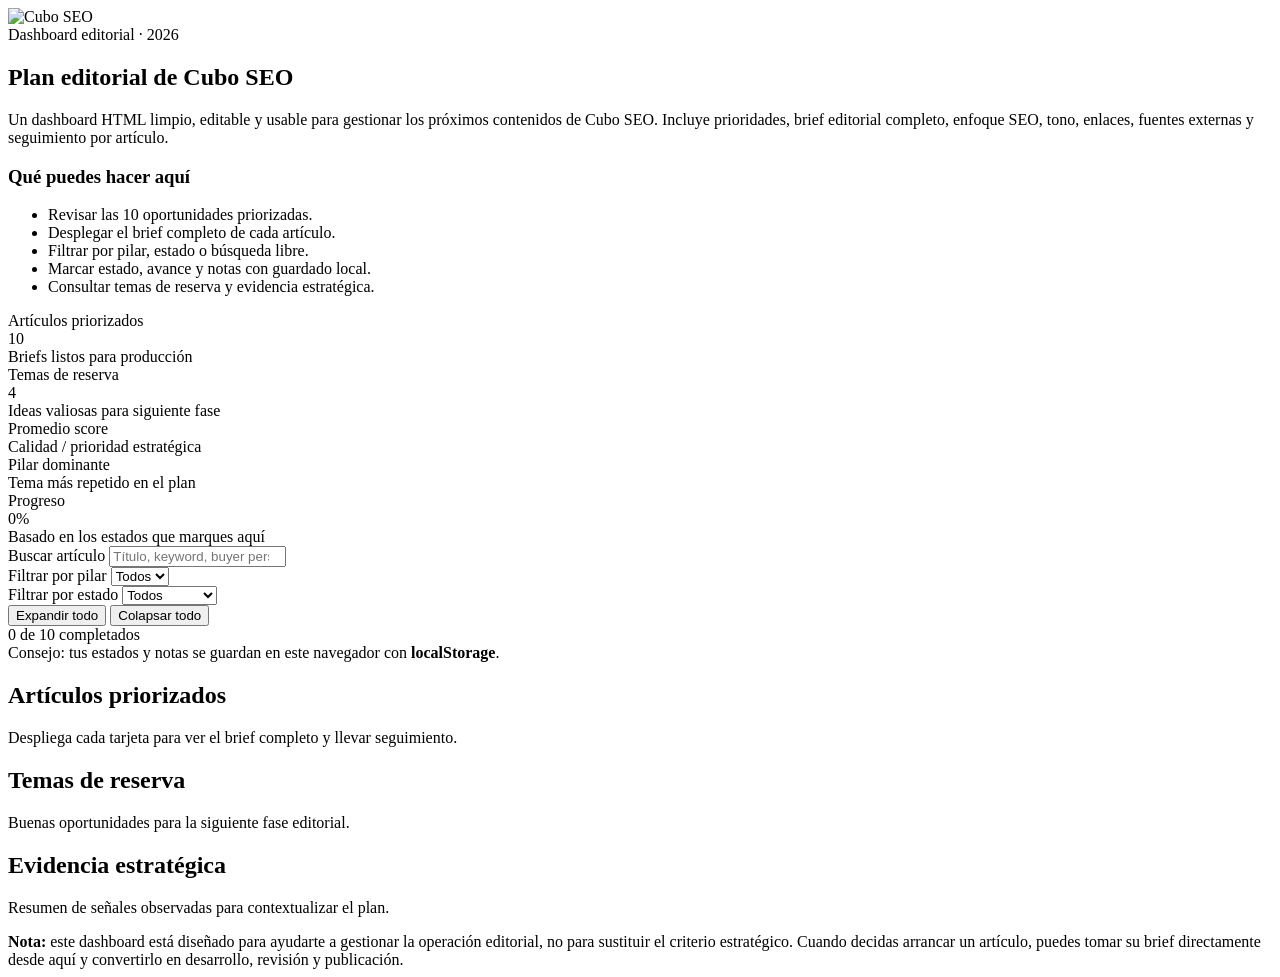
==== editorial/index.html @ b10bec7f "Add editorial dashboard" ====
<!DOCTYPE html>
<html lang="es">
<head>
<meta charset="UTF-8" />
<meta name="viewport" content="width=device-width, initial-scale=1.0" />
<title>Cubo SEO — Dashboard Editorial 2026</title>
<link rel="stylesheet" href="style.css" />
</head>
<body>
<div class="wrap">
  <section class="hero">
    <div class="hero-grid">
      <div>
        <div class="brand">
          <img src="https://cuboseo.com/wp-content/uploads/2026/09/cubo-seo-logo-transparente-web-1200.webp" alt="Cubo SEO" />
        </div>
        <div class="eyebrow">Dashboard editorial · 2026</div>
        <h1>Plan editorial de Cubo SEO</h1>
        <p class="lead">
          Un dashboard HTML limpio, editable y usable para gestionar los próximos contenidos de Cubo SEO.
          Incluye prioridades, brief editorial completo, enfoque SEO, tono, enlaces, fuentes externas y seguimiento
          por artículo.
        </p>
      </div>
      <aside class="hero-side">
        <h3>Qué puedes hacer aquí</h3>
        <ul>
          <li>Revisar las 10 oportunidades priorizadas.</li>
          <li>Desplegar el brief completo de cada artículo.</li>
          <li>Filtrar por pilar, estado o búsqueda libre.</li>
          <li>Marcar estado, avance y notas con guardado local.</li>
          <li>Consultar temas de reserva y evidencia estratégica.</li>
        </ul>
      </aside>
    </div>
  </section>

  <section class="section kpis" id="kpis">
    <div class="card kpi">
      <div class="label">Artículos priorizados</div>
      <div class="value" id="kpi-total">10</div>
      <div class="sub">Briefs listos para producción</div>
    </div>
    <div class="card kpi">
      <div class="label">Temas de reserva</div>
      <div class="value">4</div>
      <div class="sub">Ideas valiosas para siguiente fase</div>
    </div>
    <div class="card kpi">
      <div class="label">Promedio score</div>
      <div class="value" id="kpi-score"></div>
      <div class="sub">Calidad / prioridad estratégica</div>
    </div>
    <div class="card kpi">
      <div class="label">Pilar dominante</div>
      <div class="value" id="kpi-pillar"></div>
      <div class="sub">Tema más repetido en el plan</div>
    </div>
    <div class="card kpi">
      <div class="label">Progreso</div>
      <div class="value" id="kpi-progress">0%</div>
      <div class="sub">Basado en los estados que marques aquí</div>
    </div>
  </section>

  <section class="section card">
    <div class="toolbar">
      <div class="field">
        <label for="searchInput">Buscar artículo</label>
        <input class="input" id="searchInput" type="search" placeholder="Título, keyword, buyer persona, CTA..." />
      </div>
      <div class="field">
        <label for="pillarFilter">Filtrar por pilar</label>
        <select id="pillarFilter">
          <option value="Todos">Todos</option>
        </select>
      </div>
      <div class="field">
        <label for="statusFilter">Filtrar por estado</label>
        <select id="statusFilter">
          <option value="Todos">Todos</option>
          <option value="Pendiente">Pendiente</option>
          <option value="En progreso">En progreso</option>
          <option value="Hecho">Hecho</option>
        </select>
      </div>
      <button class="btn btn-primary" id="expandAll">Expandir todo</button>
      <button class="btn" id="collapseAll">Colapsar todo</button>
    </div>
    <div class="progress-wrap">
      <div class="progress-bar"><div class="progress-fill" id="progressFill"></div></div>
      <div class="progress-label" id="progressText">0 de 10 completados</div>
    </div>
    <div class="meta-row">Consejo: tus estados y notas se guardan en este navegador con <strong>localStorage</strong>.</div>
  </section>

  <section class="section">
    <div class="subsection-title">
      <div>
        <h2>Artículos priorizados</h2>
        <p>Despliega cada tarjeta para ver el brief completo y llevar seguimiento.</p>
      </div>
    </div>
    <div class="list" id="articleList"></div>
  </section>

  <section class="section">
    <div class="subsection-title">
      <div>
        <h2>Temas de reserva</h2>
        <p>Buenas oportunidades para la siguiente fase editorial.</p>
      </div>
    </div>
    <div class="reserve-grid" id="reserveGrid"></div>
  </section>

  <section class="section">
    <div class="subsection-title">
      <div>
        <h2>Evidencia estratégica</h2>
        <p>Resumen de señales observadas para contextualizar el plan.</p>
      </div>
    </div>
    <div class="evidence-grid" id="evidenceGrid"></div>
  </section>

  <div class="footer-note">
    <strong>Nota:</strong> este dashboard está diseñado para ayudarte a gestionar la operación editorial,
    no para sustituir el criterio estratégico. Cuando decidas arrancar un artículo, puedes tomar su brief
    directamente desde aquí y convertirlo en desarrollo, revisión y publicación.
  </div>
</div>
<script src="app.js"></script>
</body>
</html>
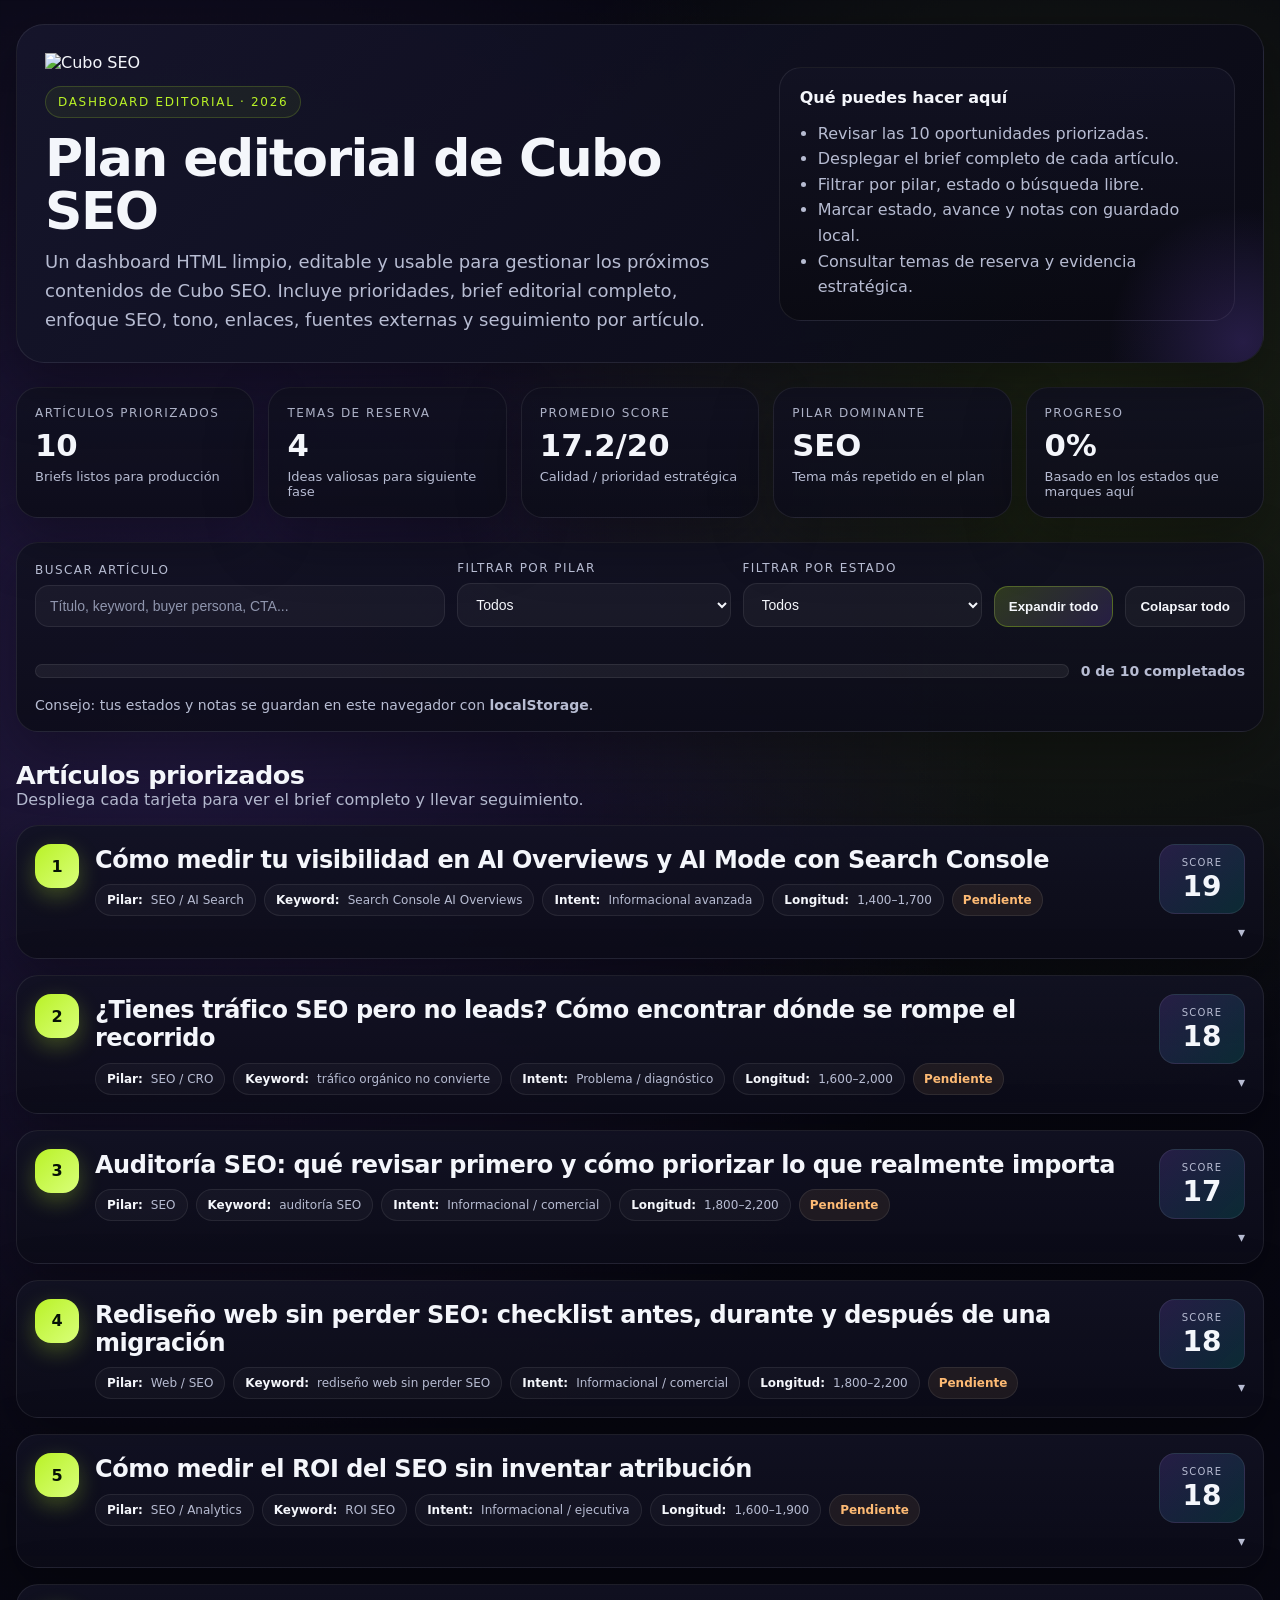
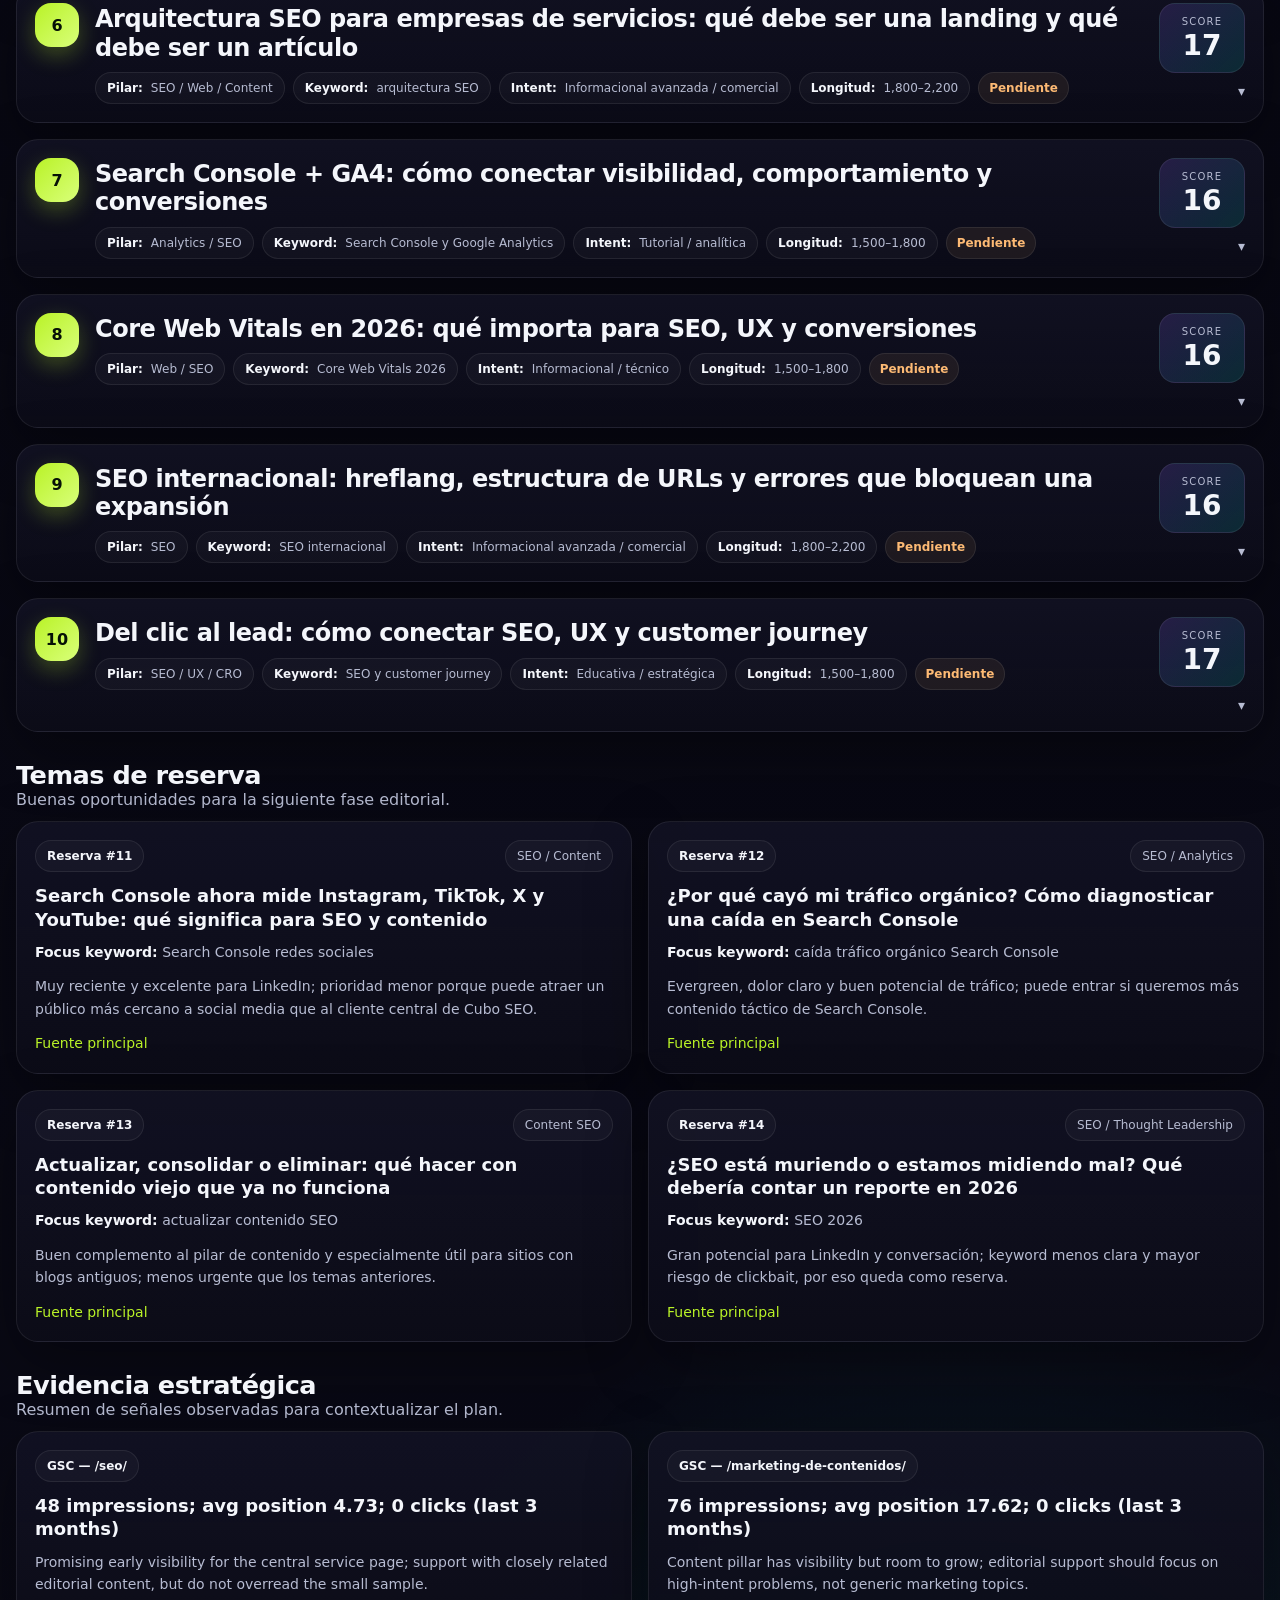
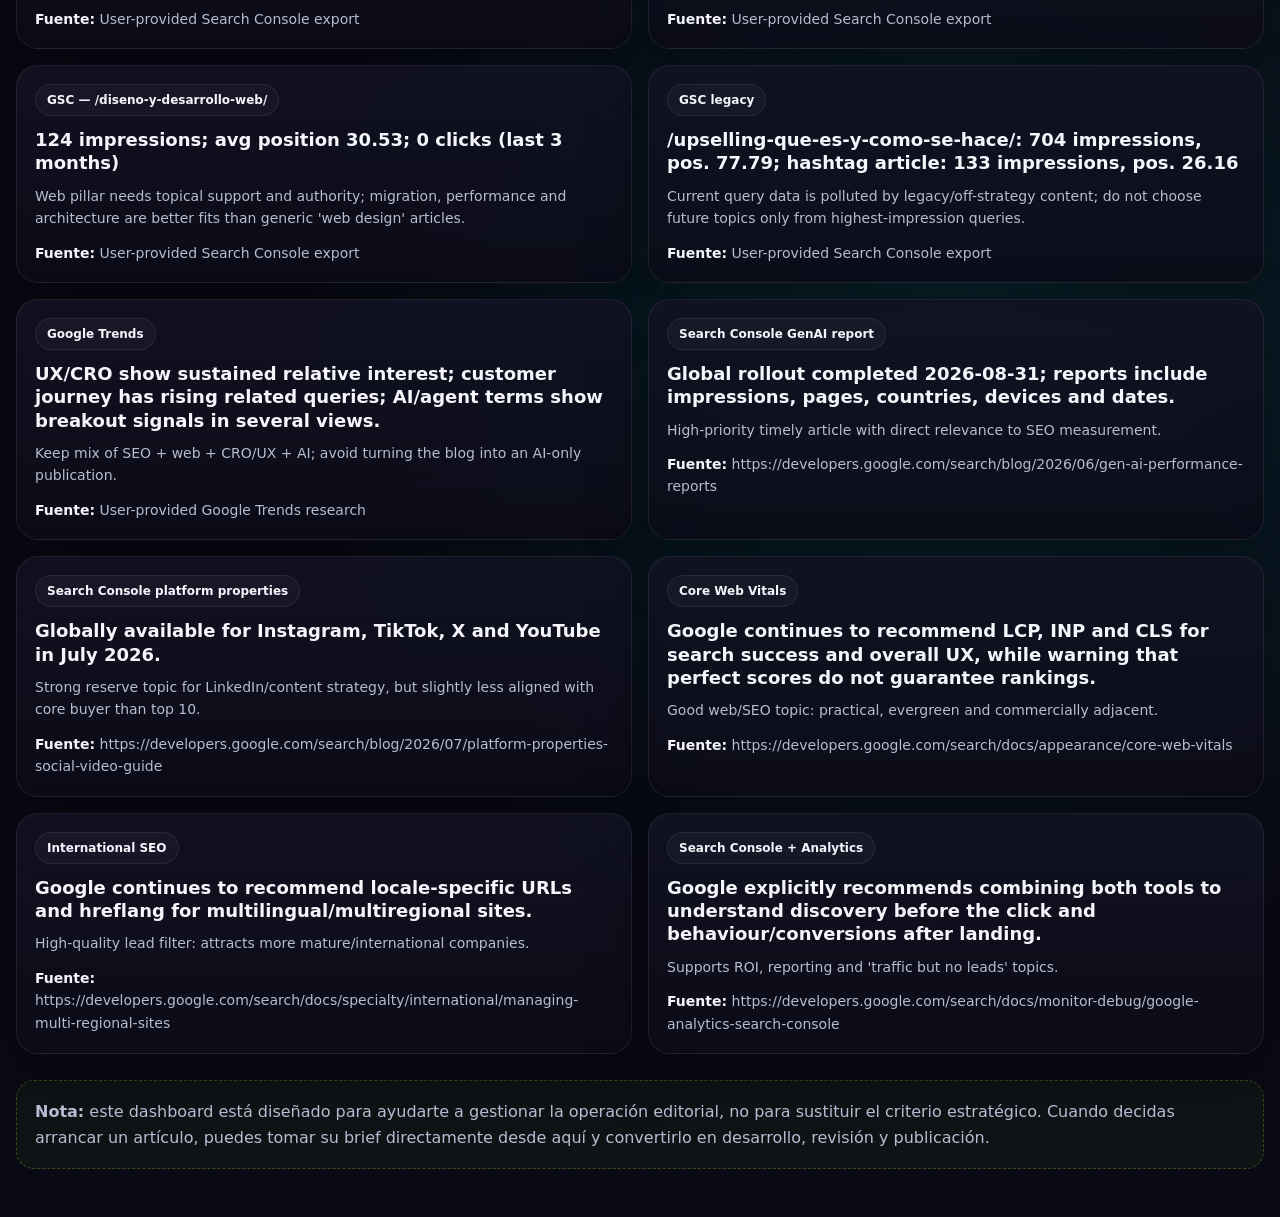
==== commit f9ebdaa6: "Wire editorial dashboard data" ====
--- a/editorial/index.html
+++ b/editorial/index.html
@@ -130,6 +130,9 @@
     directamente desde aquí y convertirlo en desarrollo, revisión y publicación.
   </div>
 </div>
+<script src="data1.js"></script>
+<script src="data2.js"></script>
+<script src="data3.js"></script>
 <script src="app.js"></script>
 </body>
 </html>
--- a/editorial/style.css
+++ b/editorial/style.css
@@ -0,0 +1,452 @@
+:root {
+    --bg: #090914;
+    --bg-2: #101022;
+    --panel: rgba(18,18,35,.88);
+    --panel-2: rgba(27,27,48,.88);
+    --border: rgba(255,255,255,.08);
+    --text: #F4F6FB;
+    --muted: #B7BCD2;
+    --accent: #B9F227;
+    --accent-2: #8B5CF6;
+    --accent-3: #00D1C7;
+    --danger: #F97373;
+    --warning: #FDBA74;
+    --success: #34D399;
+    --shadow: 0 20px 60px rgba(0,0,0,.35);
+    --radius: 22px;
+    --radius-sm: 14px;
+    --max: 1360px;
+  }
+
+  * { box-sizing: border-box; }
+  html, body {
+    margin: 0;
+    padding: 0;
+    background:
+      radial-gradient(circle at 12% 15%, rgba(139,92,246,.20), transparent 22%),
+      radial-gradient(circle at 85% 10%, rgba(185,242,39,.12), transparent 16%),
+      radial-gradient(circle at 75% 80%, rgba(0,209,199,.14), transparent 18%),
+      linear-gradient(180deg, #070711 0%, #0A0A16 100%);
+    color: var(--text);
+    font-family: Inter, ui-sans-serif, system-ui, -apple-system, BlinkMacSystemFont, "Segoe UI", sans-serif;
+    min-height: 100%;
+  }
+  a { color: var(--accent); text-decoration: none; }
+  a:hover { text-decoration: underline; }
+  .wrap {
+    width: min(calc(100% - 32px), var(--max));
+    margin: 0 auto;
+    padding: 24px 0 48px;
+  }
+  .hero {
+    position: relative;
+    overflow: hidden;
+    background: linear-gradient(135deg, rgba(22,22,44,.92), rgba(9,9,20,.92));
+    border: 1px solid var(--border);
+    border-radius: 28px;
+    padding: 28px;
+    box-shadow: var(--shadow);
+  }
+  .hero::after {
+    content: "";
+    position: absolute;
+    inset: auto -120px -120px auto;
+    width: 280px;
+    height: 280px;
+    background: radial-gradient(circle, rgba(139,92,246,.22) 0%, transparent 68%);
+    pointer-events: none;
+  }
+  .hero-grid {
+    display: grid;
+    grid-template-columns: 1.4fr .9fr;
+    gap: 24px;
+    align-items: center;
+  }
+  .brand {
+    display: flex;
+    align-items: center;
+    gap: 14px;
+    margin-bottom: 14px;
+  }
+  .brand img {
+    width: 170px;
+    max-width: 38vw;
+    height: auto;
+    display: block;
+  }
+  .eyebrow {
+    display: inline-flex;
+    align-items: center;
+    gap: 8px;
+    font-size: 12px;
+    letter-spacing: .14em;
+    text-transform: uppercase;
+    color: var(--accent);
+    padding: 8px 12px;
+    border-radius: 999px;
+    border: 1px solid rgba(185,242,39,.18);
+    background: rgba(185,242,39,.06);
+  }
+  h1 {
+    margin: 14px 0 10px;
+    font-size: clamp(30px, 4.2vw, 52px);
+    line-height: 1.02;
+    letter-spacing: -0.03em;
+  }
+  .lead {
+    margin: 0;
+    color: var(--muted);
+    font-size: clamp(15px, 1.7vw, 18px);
+    line-height: 1.6;
+    max-width: 860px;
+  }
+  .hero-side {
+    background: linear-gradient(180deg, rgba(18,18,35,.92), rgba(10,10,18,.92));
+    border: 1px solid var(--border);
+    border-radius: 22px;
+    padding: 20px;
+  }
+  .hero-side h3 {
+    margin: 0 0 14px;
+    font-size: 16px;
+    color: var(--text);
+  }
+  .hero-side ul {
+    margin: 0;
+    padding-left: 18px;
+    color: var(--muted);
+    line-height: 1.6;
+  }
+
+  .section { margin-top: 24px; }
+  .kpis {
+    display: grid;
+    grid-template-columns: repeat(5, minmax(0,1fr));
+    gap: 14px;
+  }
+  .card {
+    background: linear-gradient(180deg, rgba(18,18,35,.9), rgba(12,12,24,.88));
+    border: 1px solid var(--border);
+    border-radius: var(--radius);
+    box-shadow: var(--shadow);
+  }
+  .kpi { padding: 18px; }
+  .kpi .label {
+    font-size: 12px;
+    text-transform: uppercase;
+    letter-spacing: .12em;
+    color: var(--muted);
+    margin-bottom: 10px;
+  }
+  .kpi .value {
+    font-size: clamp(26px, 2.4vw, 36px);
+    font-weight: 800;
+    line-height: 1;
+  }
+  .kpi .sub {
+    color: var(--muted);
+    font-size: 13px;
+    margin-top: 8px;
+  }
+
+  .toolbar {
+    display: grid;
+    grid-template-columns: 1.2fr .8fr .7fr auto auto;
+    gap: 12px;
+    padding: 18px;
+    align-items: end;
+  }
+  .field { display: flex; flex-direction: column; gap: 8px; }
+  .field label {
+    font-size: 12px;
+    text-transform: uppercase;
+    letter-spacing: .12em;
+    color: var(--muted);
+  }
+  .input, select {
+    width: 100%;
+    background: rgba(255,255,255,.04);
+    border: 1px solid var(--border);
+    color: var(--text);
+    border-radius: 14px;
+    padding: 12px 14px;
+    font-size: 14px;
+    outline: none;
+  }
+  .input::placeholder { color: #8F95AD; }
+  .btn {
+    appearance: none;
+    border: 1px solid var(--border);
+    border-radius: 14px;
+    background: rgba(255,255,255,.04);
+    color: var(--text);
+    padding: 12px 14px;
+    font-weight: 700;
+    cursor: pointer;
+    transition: .18s ease;
+  }
+  .btn:hover {
+    transform: translateY(-1px);
+    border-color: rgba(185,242,39,.35);
+    background: rgba(185,242,39,.08);
+  }
+  .btn-primary {
+    background: linear-gradient(135deg, rgba(185,242,39,.18), rgba(139,92,246,.18));
+    border-color: rgba(185,242,39,.28);
+  }
+
+  .meta-row { padding: 0 18px 18px; color: var(--muted); font-size: 14px; }
+
+  .progress-wrap {
+    padding: 18px;
+    display: grid;
+    grid-template-columns: 1fr auto;
+    gap: 12px;
+    align-items: center;
+  }
+  .progress-bar {
+    height: 14px;
+    border-radius: 999px;
+    background: rgba(255,255,255,.06);
+    overflow: hidden;
+    border: 1px solid var(--border);
+  }
+  .progress-fill {
+    height: 100%;
+    width: 0%;
+    background: linear-gradient(90deg, var(--accent), var(--accent-2));
+    border-radius: 999px;
+    transition: width .25s ease;
+  }
+  .progress-label { color: var(--muted); font-size: 14px; font-weight: 600; }
+
+  .list { display: grid; gap: 16px; margin-top: 16px; }
+  .article { overflow: hidden; }
+  .article-head {
+    padding: 18px;
+    display: grid;
+    grid-template-columns: auto 1fr auto;
+    gap: 16px;
+    align-items: start;
+    cursor: pointer;
+  }
+  .article-head:hover { background: rgba(255,255,255,.015); }
+  .priority {
+    width: 44px;
+    height: 44px;
+    border-radius: 16px;
+    display: grid;
+    place-items: center;
+    font-weight: 800;
+    color: #061106;
+    background: linear-gradient(135deg, var(--accent), #D9FF7A);
+    box-shadow: 0 8px 22px rgba(185,242,39,.28);
+    flex-shrink: 0;
+  }
+  .article-title {
+    font-size: clamp(18px, 2vw, 24px);
+    line-height: 1.18;
+    margin: 2px 0 10px;
+    font-weight: 800;
+    letter-spacing: -0.02em;
+  }
+  .chips { display: flex; gap: 8px; flex-wrap: wrap; }
+  .chip {
+    display: inline-flex;
+    align-items: center;
+    gap: 8px;
+    padding: 8px 11px;
+    border-radius: 999px;
+    border: 1px solid var(--border);
+    font-size: 12px;
+    color: var(--muted);
+    background: rgba(255,255,255,.03);
+  }
+  .chip strong { color: var(--text); font-weight: 700; }
+  .head-actions { display: flex; flex-direction: column; gap: 10px; align-items: end; }
+  .score {
+    min-width: 86px;
+    text-align: center;
+    padding: 12px 14px;
+    border-radius: 16px;
+    background: linear-gradient(135deg, rgba(139,92,246,.18), rgba(0,209,199,.15));
+    border: 1px solid var(--border);
+  }
+  .score small {
+    display: block;
+    color: var(--muted);
+    text-transform: uppercase;
+    letter-spacing: .12em;
+    font-size: 10px;
+    margin-bottom: 5px;
+  }
+  .score span { font-size: 28px; font-weight: 800; line-height: 1; }
+  .toggle-icon { font-size: 14px; color: var(--muted); }
+  .article-body { display: none; border-top: 1px solid var(--border); padding: 0 18px 18px; }
+  .article.open .article-body { display: block; }
+  .article.open .toggle-icon { transform: rotate(180deg); }
+
+  .grid-2 {
+    display: grid;
+    grid-template-columns: repeat(2, minmax(0,1fr));
+    gap: 14px;
+    margin-top: 16px;
+  }
+  .info {
+    padding: 16px;
+    border-radius: 18px;
+    background: rgba(255,255,255,.025);
+    border: 1px solid var(--border);
+  }
+  .info h4 {
+    margin: 0 0 10px;
+    font-size: 13px;
+    text-transform: uppercase;
+    letter-spacing: .12em;
+    color: var(--accent);
+  }
+  .info p, .info li {
+    margin: 0;
+    color: var(--muted);
+    line-height: 1.65;
+    font-size: 14px;
+  }
+  .info ul { margin: 0; padding-left: 18px; }
+  .stack { display: grid; gap: 14px; margin-top: 14px; }
+  .mini-grid {
+    display: grid;
+    grid-template-columns: repeat(5, minmax(0,1fr));
+    gap: 10px;
+    margin-top: 16px;
+  }
+  .metric {
+    padding: 14px;
+    border-radius: 16px;
+    background: rgba(255,255,255,.03);
+    border: 1px solid var(--border);
+    text-align: center;
+  }
+  .metric .m-label {
+    font-size: 11px;
+    color: var(--muted);
+    text-transform: uppercase;
+    letter-spacing: .11em;
+  }
+  .metric .m-val { margin-top: 8px; font-size: 24px; font-weight: 800; }
+
+  .editor-box {
+    display: grid;
+    grid-template-columns: repeat(3, minmax(0,1fr));
+    gap: 12px;
+    margin-top: 16px;
+  }
+  .status-box, .notes-box {
+    padding: 16px;
+    border-radius: 18px;
+    background: rgba(255,255,255,.025);
+    border: 1px solid var(--border);
+  }
+  .notes-box { grid-column: span 2; }
+  .status-box h4, .notes-box h4 {
+    margin: 0 0 12px;
+    font-size: 13px;
+    text-transform: uppercase;
+    letter-spacing: .12em;
+    color: var(--accent);
+  }
+  .notes {
+    width: 100%;
+    min-height: 124px;
+    resize: vertical;
+    background: rgba(255,255,255,.04);
+    border: 1px solid var(--border);
+    color: var(--text);
+    border-radius: 14px;
+    padding: 12px 14px;
+    font-size: 14px;
+    line-height: 1.55;
+  }
+  .row { display: flex; gap: 10px; flex-wrap: wrap; align-items: center; }
+  .check { display: inline-flex; align-items: center; gap: 10px; color: var(--muted); font-size: 14px; }
+  .check input { width: 18px; height: 18px; accent-color: var(--accent); }
+  .small { color: var(--muted); font-size: 13px; }
+
+  .subsection-title {
+    display: flex;
+    align-items: center;
+    justify-content: space-between;
+    gap: 16px;
+    margin: 28px 0 12px;
+  }
+  .subsection-title h2 {
+    margin: 0;
+    font-size: clamp(22px, 2vw, 30px);
+    letter-spacing: -0.02em;
+  }
+  .subsection-title p { margin: 0; color: var(--muted); }
+
+  .reserve-grid, .evidence-grid {
+    display: grid;
+    grid-template-columns: repeat(2, minmax(0,1fr));
+    gap: 16px;
+  }
+  .reserve-card, .evidence-card { padding: 18px; }
+  .reserve-card h3, .evidence-card h3 {
+    margin: 0 0 10px;
+    font-size: 18px;
+    line-height: 1.3;
+  }
+  .reserve-card p, .evidence-card p {
+    margin: 0;
+    color: var(--muted);
+    line-height: 1.6;
+    font-size: 14px;
+  }
+  .reserve-card .topline, .evidence-card .topline {
+    display: flex;
+    justify-content: space-between;
+    gap: 10px;
+    margin-bottom: 12px;
+  }
+  .footer-note {
+    margin-top: 26px;
+    padding: 18px;
+    border: 1px dashed rgba(185,242,39,.25);
+    background: rgba(185,242,39,.04);
+    border-radius: 18px;
+    color: var(--muted);
+    line-height: 1.6;
+  }
+
+  .badge-status {
+    padding: 7px 10px;
+    border-radius: 999px;
+    font-size: 12px;
+    font-weight: 700;
+    border: 1px solid var(--border);
+    white-space: nowrap;
+  }
+  .status-pendiente { color: var(--warning); background: rgba(253,186,116,.08); }
+  .status-en-progreso { color: #93C5FD; background: rgba(96,165,250,.08); }
+  .status-hecho { color: var(--success); background: rgba(52,211,153,.08); }
+
+  @media (max-width: 1180px) {
+    .hero-grid, .grid-2, .reserve-grid, .evidence-grid, .editor-box { grid-template-columns: 1fr; }
+    .notes-box { grid-column: span 1; }
+    .kpis { grid-template-columns: repeat(2, minmax(0,1fr)); }
+    .toolbar { grid-template-columns: 1fr 1fr; }
+    .mini-grid { grid-template-columns: repeat(3, minmax(0,1fr)); }
+  }
+  @media (max-width: 820px) {
+    .wrap { width: min(calc(100% - 20px), var(--max)); }
+    .hero { padding: 20px; border-radius: 24px; }
+    .kpis { grid-template-columns: 1fr 1fr; }
+    .toolbar { grid-template-columns: 1fr; }
+    .article-head { grid-template-columns: auto 1fr; }
+    .head-actions { grid-column: 1 / -1; align-items: start; }
+    .mini-grid { grid-template-columns: repeat(2, minmax(0,1fr)); }
+  }
+  @media (max-width: 520px) {
+    .kpis { grid-template-columns: 1fr; }
+    .mini-grid { grid-template-columns: 1fr 1fr; }
+  }
